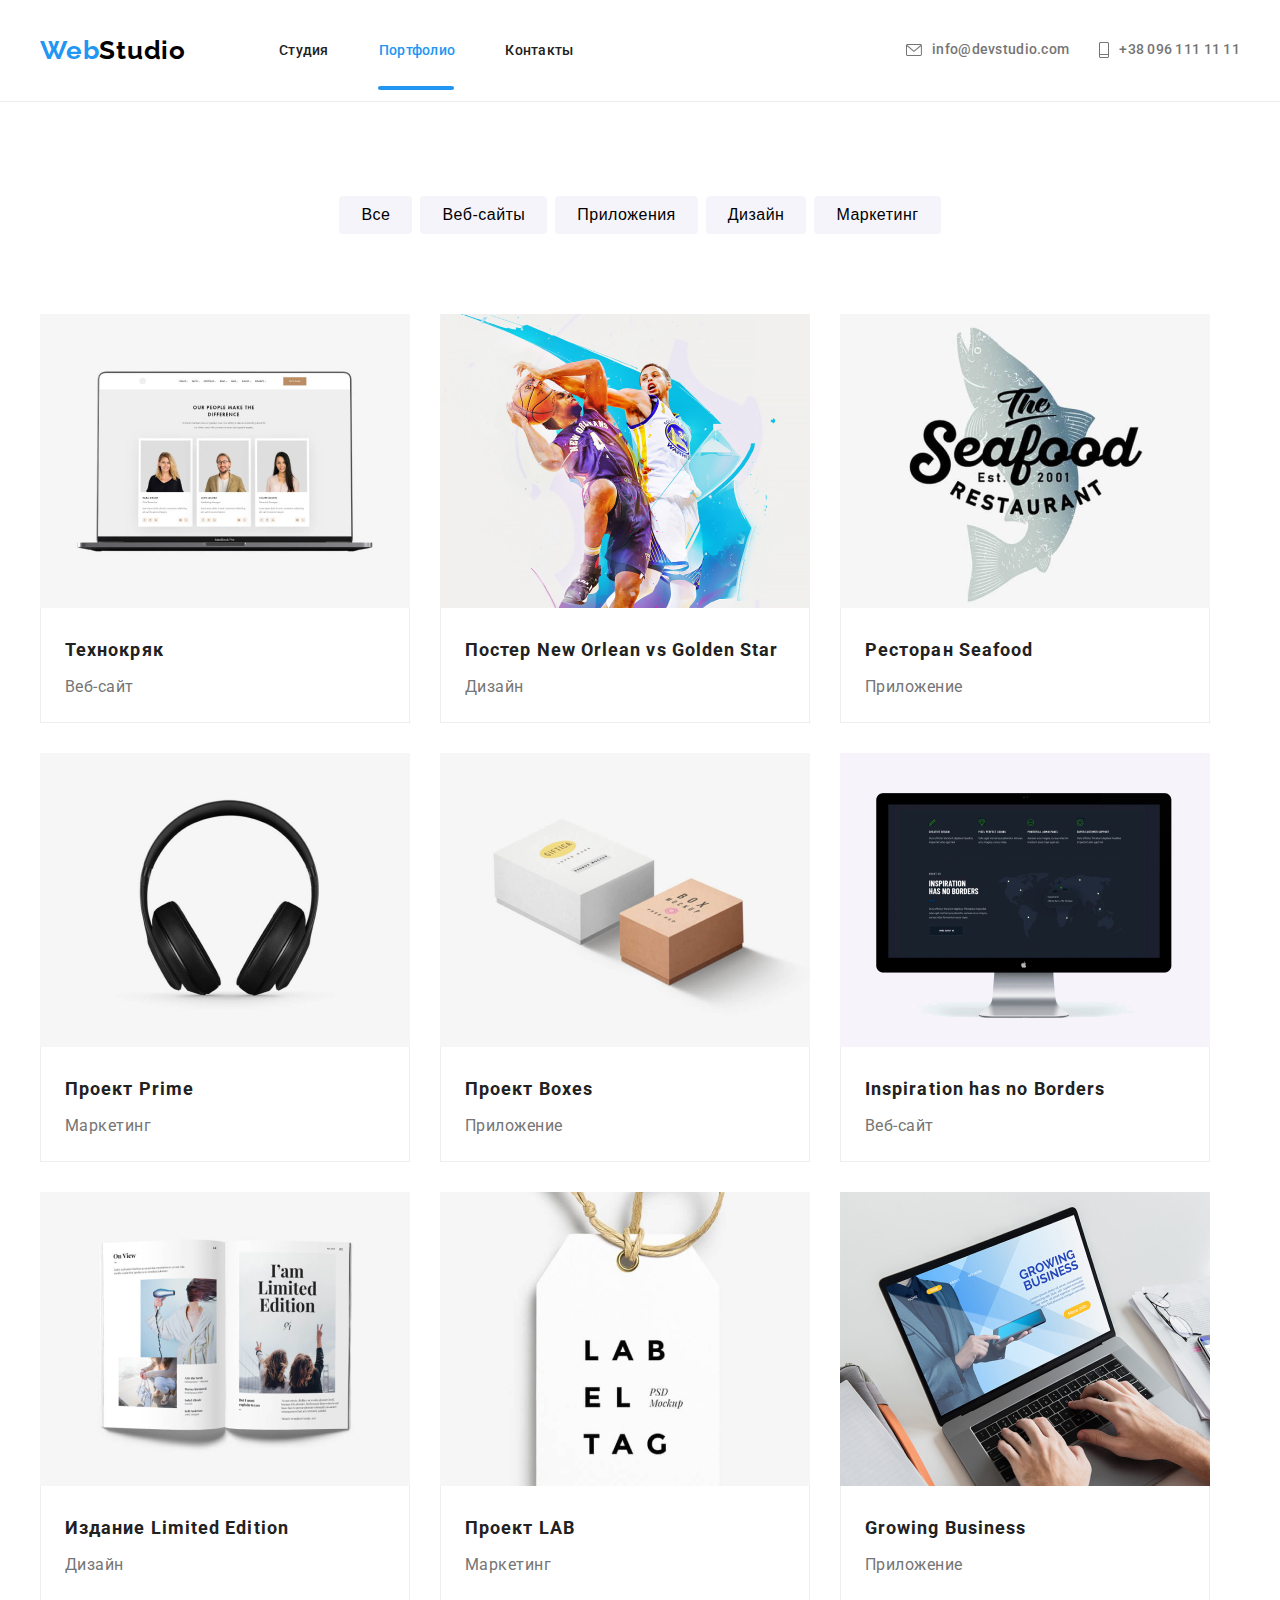
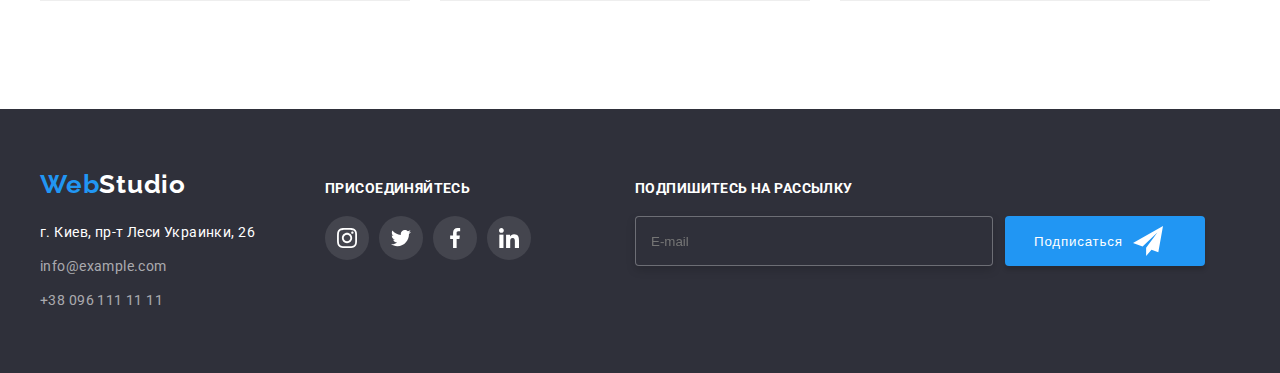
==== portfolio.html @ 371bd671 "new" ====
<!DOCTYPE html>
<html lang="ru">
<head>
    <meta charset="UTF-8">
    <meta http-equiv="X-UA-Compatible" content="IE=edge">
    <meta name="viewport" content="width=device-width, initial-scale=1.0">
    <title>WebStudio</title>
    <link rel="preconnect" href="https://fonts.gstatic.com">
    <link href="https://fonts.googleapis.com/css2?family=Raleway:wght@700&family=Roboto:wght@400;500;700;900&display=swap" rel="stylesheet">
    <link rel="stylesheet" href="https://cdnjs.cloudflare.com/ajax/libs/modern-normalize/1.0.0/modern-normalize.min.css" integrity="sha512-ISS7cAi1PEhQ8jnbJpJZMd29NlhNj4AWYyLOSp2CE/CsHxTCu+r+t0D2yoJudVrd0/8fTVPUVDzY5Tvli75u/g==" crossorigin="anonymous" />
    <link rel="stylesheet" href="css/style.css">
</head>
<body>
    <header class="header">
        <div class="container"> 
            
        <nav class="navigation">        
            <a class="logo-link" href="#"><span class="web-logo">Web</span>Studio</a>
            <ul class="nav-list">
                <li class="nav-item">
                    <a class="navigation-link" href="./index.html">Студия</a></li>
                <li class="nav-item">
                    <a class="navigation-link3" href="#">Портфолио</a></li>
                <li class="nav-item">
                    <a class="navigation-link" href="#">Контакты</a></li>
            </ul>
        </nav>
        <address class="contacts">
            <a class="mail-link" href="mailto:info@devstudio.com">
                <svg class="icon-svg" Width="16" height="12">
                    <use href="./image/icon-contacts/sprite.svg#icon-envelope"></use>
                </svg>
            info@devstudio.com</a>
            <a class="tel-link" href="tel:+380961111111">
                <svg class="icon-svg" Width="10" height="16">
                    <use href="./image/icon-contacts/sprite.svg#icon-Vector"></use>
                </svg>
                +38 096 111 11 11</a>
        </address>
    
        </div>
        </header>
<main>
    <section class="bm porfolio-padding"> 
        <div class=" top-menu container">
            <ul class="top-menu2">
<li><button class="menu" type="button">Все</button></li>
<li><button class="menu" type="button">Веб-сайты</button></li>
<li><button class="menu" type="button">Приложения</button></li>
<li><button class="menu" type="button">Дизайн</button></li>
<li><button class="menu2" type="button">Маркетинг</button></li>
</ul>
            <ul class="products" >
                <li class="box-shadow overflov-a">
                    <div class="over-blue">
                <img src="./image/img00.jpg" alt="Computer" width="370px" height="294px">
                <p class="overflov-2">Технокряк это современная площадка распространения коронавируса. Компании используют эту платформу для цифрового шпионажа и атак на защищённые сервера конкурентов.</p>
                    </div>
                <div class="producta-padding">
                <h3 class="padding-left-rigt">Технокряк</h3>
                <p class="padding-left-rigt">Веб-сайт</p>
            </div> 
                </li>

                <li class="box-shadow overflov-a">
                    <div class="over-blue">
                <img src="./image/img01.jpg" alt="Bascetball" width="370px" height="294px">
                <p class="overflov-2">Технокряк это современная площадка распространения коронавируса. Компании используют эту платформу для цифрового шпионажа и атак на защищённые сервера конкурентов.</p>
                    </div>
                <div class="producta-padding">
                <h3 class="padding-left-rigt">Постер New Orlean vs Golden Star</h3>
                <p class="padding-left-rigt">Дизайн</p></div>
                </li>

                <li class="box-shadow overflov-a">
                    <div class="over-blue">
                <img src="./image/img02.jpg" alt="Seafood" width="370px" height="294px">
                <p class="overflov-2">Технокряк это современная площадка распространения коронавируса. Компании используют эту платформу для цифрового шпионажа и атак на защищённые сервера конкурентов.</p>
                    </div>
                    
                <div class="producta-padding">
                <h3 class="padding-left-rigt">Ресторан Seafood</h3>
                <p class="padding-left-rigt">Приложение</p></div>
                </li>

                <li class="box-shadow box-shadow3 overflov-a">
                    <div class="over-blue">
                <img src="./image/img03.jpg" alt="Earphone" width="370px" height="294px">
                <p class="overflov-2">Технокряк это современная площадка распространения коронавируса. Компании используют эту платформу для цифрового шпионажа и атак на защищённые сервера конкурентов.</p>
                    </div>
                <div class="producta-padding">
                <h3 class="padding-left-rigt">Проект Prime</h3>
                <p class="padding-left-rigt">Маркетинг</p></div>
                </li>

                <li class="box-shadow box-shadow3 overflov-a">
                    <div class="over-blue">
                <img src="./image/img04.jpg" alt="Boxes" width="370px" height="294px">
                <p class="overflov-2">Технокряк это современная площадка распространения коронавируса. Компании используют эту платформу для цифрового шпионажа и атак на защищённые сервера конкурентов.</p>
                    </div>
                <div class="producta-padding">
                <h3 class="padding-left-rigt">Проект Boxes</h3>
                <p class="padding-left-rigt">Приложение</p></div>
                </li>

                <li class="box-shadow box-shadow3 overflov-a">
                    <div class="over-blue">
                <img src="./image/img05.jpg" alt="Borders" width="370px" height="294px">
                <p class="overflov-2">Технокряк это современная площадка распространения коронавируса. Компании используют эту платформу для цифрового шпионажа и атак на защищённые сервера конкурентов.</p>
                    </div>
                <div class="producta-padding">
                <h3 lang="en" class="padding-left-rigt">Inspiration has no Borders</h3>
                <p class="padding-left-rigt">Веб-сайт</p></div>
                </li>

                <li class="box-shadow box-shadow3 overflov-a">
                    <div class="over-blue">
                <img src="./image/img06.jpg" alt="Edition" width="370px" height="294px">
                <p class="overflov-2">Технокряк это современная площадка распространения коронавируса. Компании используют эту платформу для цифрового шпионажа и атак на защищённые сервера конкурентов.</p>
                    </div>
                <div class="producta-padding">
                <h3 class="padding-left-rigt">Издание Limited Edition</h3>
                <p class="padding-left-rigt">Дизайн</p></div>
                </li>

                <li class="box-shadow box-shadow3 overflov-a">
                    <div class="over-blue">
                <img src="./image/img07.jpg" alt="Lab" width="370px" height="294px">
                <p class="overflov-2">Технокряк это современная площадка распространения коронавируса. Компании используют эту платформу для цифрового шпионажа и атак на защищённые сервера конкурентов.</p>
                    </div>
                <div class="producta-padding">
                <h3 class="padding-left-rigt">Проект LAB</h3>
                <p class="padding-left-rigt">Маркетинг</p></div>
                </li>

                <li class="box-shadow box-shadow3 overflov-a">
                    <div class="over-blue">
                <img src="./image/img08.jpg" alt="Business" width="370px" height="294px">
                <p class="overflov-2">Технокряк это современная площадка распространения коронавируса. Компании используют эту платформу для цифрового шпионажа и атак на защищённые сервера конкурентов.</p>
                    </div>
                <div class="producta-padding">
                <h3 lang="en" class="padding-left-rigt">Growing Business</h3>
                <p class="padding-left-rigt">Приложение</p></div>
                </li>
            </ul>
        </div> 
        </section>
</main>
<footer class="footer">
    <div class="foter-social container">
    <div class="padding-footer">
    <a class="logo-footer" href="#"><span class="web-logo">Web</span>Studio</a>
    

    <address class="pad-foter-top"><a class="adress-footer" href="#">г. Киев, пр-т Леси Украинки, 26</a>
    <ul class="redact">
    <li class="pad">
        <a class="mail-footer" href="mailto:info@example.com">info@example.com</a>
    </li>    
    <li>
        <a class="tel-footer" href="tel:+380961111111">+38 096 111 11 11</a>
    </li>
</ul> 
    </address> 

</div>
<div class="margin-fot-social">
    
    <p class="welcom">присоединяйтесь</p>
        <ul class="social--section">
            <li class="link-radius">
                <a class="b-radius2" href="#">
        <svg class="instagram" Width="20" height="20">
            <use href="./image/icon-sosial-cards/sprite.svg#icon-instagram"></use>
        </svg>   
                </a>   
            </li>

                <li>
                    <a class="b-radius2" href="#">
            <svg class="twitter" Width="20" height="20">
                <use href="./image/icon-sosial-cards/sprite.svg#icon-twitter"></use>
            </svg>   
                    </a>   
                </li>

            <li>
                <a class="b-radius2" href="#">
        <svg class="facebook" Width="20" height="20">
            <use href="./image/icon-sosial-cards/sprite.svg#icon-facebook"></use>
        </svg>   
                </a>   
            </li>

                <li>
                    <a class="b-radius2" href="#">
            <svg class="linkedin" Width="20" height="20">
                <use href="./image/icon-sosial-cards/sprite.svg#icon-linkedin"></use>
            </svg>   
                    </a>   
                </li>
        </ul>
    </div>

    <div class="footer-form">
        <p class="footer-form-name">Подпишитесь на рассылку</p>
        <div class="form-input-footer">                
            <input class="footer-form-email" type="text" placeholder="E-mail">
            <button class="footer-form-button" type="submit">Подписаться
                <svg class="airplane" Width="20" height="20">
                    <use href="./image/icon-footer-email/sprite.svg#icon-icon-send-2"></use>
                </svg> 
            </button>
        </div>
    </div>
    </div>
</footer>
</body>
</html>
---- css/style.css ----
:root {
    --color-text: #212121;
    --color-second-text: #757575;
    --focus-color: #2196F3;
    --secondary-font: "Raleway", sans-serif;
    --colo-black: #000000;
    --background-color: #2F303A;
    --white: #FFFFFF;
    --background-white: #F5F4FA;
    --solid-color: #ECECEC;

    --black: #000000;
    --back-ground: #C4C4C4;
    --fill: #AFB1B8;
}

ul {
    margin-left: 0;
    padding-left: 0;
    text-decoration: none;
    color: var(--color-text);
}
li {
    list-style-type: none;
}
body {
font-family: 'Roboto', sans-serif;
font-weight: 400;
font-size: 14px;
line-height: 24px;
letter-spacing: 0.03em;
    margin: 0 auto;

}
h1,
h2,
h3,
h4,
h5,
h6,
p {
    margin: 0;
}
img {
    display: block;
}

.header {
    display: flex;
    align-items: center;
    padding-top: 24px;
    padding-bottom: 25px;
}
.navigation {
    display: flex;
    align-items: center;
}

.icon-svg {
    margin-right: 10px;

}
.mail-link svg:hover {
    fill: var(--focus-color);
    color: #2196F3;
}

.contacts {
    display: flex;
    align-items: center;
    justify-content: flex-end;
}
.contacts a:hover {
    color: #2196F3;
    transition: 250ms;
}
.header .container {

        display: flex;
        align-items: center;
        justify-content: space-between;
}
.nav-item:not(:last-child) {
    margin-right: 50px;
}

.container {
    width: 1200px;
    margin: 0 auto;
    padding-left: 15px;
    padding-right: 15px;
}
.navigation-link {
    font-weight: 500;
    font-size: 14px;
    line-height: 1.14;
    letter-spacing: 0.02em;
    color: var(--color-text);
    text-decoration: none;
    transition: 250ms;
}
.over-blue {
    position: relative;
    overflow: hidden;   

}
.overflov-2 {
    position: absolute;
    top: 0;
    left: 0;
    height: 101%;
    color: var(--white);
    background: rgba(33, 150, 243, 0.9);
    padding-bottom: 63px;
    padding-top: 63px;
    padding-left: 24px;
    padding-right: 24px;
    font-weight: 400;
    font-size: 18px;
    line-height: 1.55;
    letter-spacing: 0.03em;
    transform: translateY(100%);

    transition: 250ms cubic-bezier(0.4, 0, 0.2, 1);
}
.overflov-a:hover .overflov-2,
.overflov-a:focus .overflov-2 {
    transform: translateY(0%);
}
.navigation-link3::after {
    position: absolute;
    background: var(--focus-color);
    width: 100%;
    height: 4px;
    bottom: -32px;
    left: -1px;
    border-radius: 2px;
    content: "";
    transition: 250ms;
}
.navigation-link:hover,
.navigation-link:focus {
    color: var(--focus-color);
}
.icon-section {

    border-radius: 4px;    

}
.box-shadow {
flex-basis: calc((100% - 270px) / 9);
margin-top: 30px;
margin-left: 30px;
cursor: pointer;
}
.icon-section2 {
    align-items: center;
    height: 120px;
    background: var(--background-white);
    display: flex;
    justify-content: center;
}
.icon-sec-red {
    padding-top: 25px;
    
}

.social-section {
    display: flex;
    justify-content: space-between;
    align-items: center;

}

.b-radius {
    display: flex;
    justify-content: center;
    align-items: center;
    width: 44px;
    height: 44px;
    border-radius: 50%; 
    fill: var(--fill);
    transition: 0.5s;
}
.b-radius:hover,
.b-radius:focus {
    fill: var(--white);
}
.b-radius:hover,
.b-radius:focus {
    background: var(--focus-color);
}

.mail-link {
    display: flex;
    justify-content: center;
    align-items: center;
    font-weight: 500;
    font-size: 14px;
    line-height: 1.14px;
    letter-spacing: 0.02em;
    color: var(--color-second-text);
    font-style: normal;
    fill: var(--color-second-text);
}
  

.mail-link:hover,
.mail-link:focus {
    color: var(--focus-color);
}
.mail-link:hover,
.mail-link:focus {
    fill: var(--focus-color);
}
.tel-link:hover,
.tel-link:focus {
    color: var(--focus-color);
    text-decoration: none;
}
.tel-link:hover,
.tel-link:focus {
    fill: var(--focus-color);
}
.hiro {
    background: var(--back-ground);
    display: flex;
    justify-content: center;
    align-items: center;

    background-image: linear-gradient(rgba(47, 48, 58, 0.4), rgba(47, 48, 58, 0.4)), url(../image/Img.png);

    max-width: 1600px;
    background-repeat: no-repeat;
    height: 600px;
    background-size: cover;
    margin: 0 auto;
}

.hiro-text {
    font-weight: 900;
    font-size: 44px;
    line-height: 1.36;
    text-align: center;
    letter-spacing: 0.06em;
    text-transform: uppercase;
    color: var(--white);
    margin-bottom: 40px;
    max-width: 696px;
    align-items: center;
    justify-content: center;
    display: flex;
    margin: 0 auto;
}
.clients-end {
    display: flex;

    flex-wrap: wrap;
    align-items: center;
    margin-top: 0;
    margin-bottom: 0;
    margin-left: -30px;

}
.clients-end li {
 flex-basis: calc((100% - 180px) / 6);
 margin-left: 30px;
}
.bord-clents:hover,
.bord-clents:focus {
    fill: var(--focus-color);
    cursor: pointer;
}
.wid {
    justify-content: center;
    display: flex;
    padding-bottom: 232px;
    padding-top: 30px;
}


.bord-clents {
    display: flex;
    justify-content: center;
    align-items: center;
    border: 1px solid #AFB1B8;
    box-sizing: border-box;
    border-radius: 4px;
    width: 170px;
    height: 90px;

    fill: var(--back-ground);
}
.ditail {
    padding-top: 94px;
}
.lo-go {
    transition: 0.5s;
    padding-top: 5px;
    padding-bottom: 5px;


}
.bord-clents:hover {
 border: 1px solid var(--focus-color);
}


.lo-go:hover,
.lo-go:focus {
    border-color: var(--focus-color);
}

.lo-go-02 {
    display: flex;
    justify-content: center;
    align-items: center;

    box-sizing: border-box;
    border-radius: 4px;
    width: 170px;
    height: 90px;
    padding-top: 24px;
    padding-bottom: 23px;
}
.features-title {
    display: flex;
    justify-content: center;
margin-left: -30px;
    padding-left: 0;
    margin: 0 auto;
    flex-wrap: wrap;
    margin-top: -30px;
    align-items: center;
}
.ds-text {
    margin-top: 10px;
    color: var(--color-second-text);

    box-sizing: border-box;
}


.top-comand {
    background: var(--background-white);
}

.our-comand {
    display: flex;
    padding-left: 0;
    margin-top: 0;
    margin-bottom: 0;
    flex-wrap: wrap;
    margin-left: -30px;
}

.foter-social {
    display: flex;
    margin: 0 auto;
    width: 1200px;
    align-items: baseline;
}
.social--section {
    display: flex;
    flex-wrap: wrap;
    margin-left: -10px;
    align-items: center;
    padding: 0;
}
.social--section li {
    flex-basis: calc((100% - 40px) / 4);
    margin-left: 10px;
}
.footer {
    display: flex;
    justify-content: center;
    align-items: center;
    background-color: #2F303A;
    padding-top: 60px;
    padding-bottom: 60px;
    
}
.padding-footer {
    
    justify-content: space-between;

}
.padding-left-rigt{
    
        font-weight: normal;
        margin-bottom: 0;
        font-size: 16px;
        line-height: 30px;
        letter-spacing: 0.03em;
        color: var(--color-second-text);
        margin-top: 4px;
}


.welcom {
font-weight: bold;
font-size: 14px;
line-height: 16px;
letter-spacing: 0.03em;
text-transform: uppercase;
color: var(--white);
margin-bottom: 20px;
}

.b-radius2 {
    fill: var(--white);
background: rgba(255, 255, 255, 0.1);;
display: flex;
justify-content: center;
align-items: center;
width: 44px;
height: 44px;
border-radius: 50%; 
transition: 250ms;
}
.b-radius2:hover,
.b-radius2:focus {
    background: var(--focus-color);

}



.description-top {
    font-weight: 700;
    font-size: 14px;
    line-height: 1.14;
    letter-spacing: 0.03em;
    text-transform: uppercase;
    color: var(--color-text);

    margin-top: 30px;
    border: none;
}
.ds-text {
    font-weight: 400;
    font-size: 14px;
    line-height: 1.71;
    letter-spacing: 0.03em;
    color: var(--color-second-text);
}
.top-work {
    font-weight: 700;
    font-size: 36px;
    line-height: 1.16;
    text-align: center;
    letter-spacing: 0.03em;
    color: var(--color-text);
    margin-bottom: 50px;
}
.section-title {
    font-weight: 700;
    font-size: 36px;
    line-height: 1.16;
    text-align: center;
    letter-spacing: 0.03em;
    color: var(--color-text);
    margin-bottom: 50px;
}
.name {
    font-weight: 500;
    font-size: 16px;
    line-height: 19px;
    letter-spacing: 0.03em;
    color: var(--color-text);
}

.name {
    margin-bottom: 10px;
    text-align: center;
    border: none;
}

.logo-footer {
    font-family: "Raleway";
    font-weight: 700;
    font-size: 26px;
    line-height: 1.19;
    letter-spacing: 0.03em;
    color: var(--background-color);
    margin-bottom: 20px;
}
.top-container {
    background-color: var(--background-white);
}
.adress-footer {
    font-weight: 400;
    font-size: 14px;
    line-height: 1.71;
    letter-spacing: 0.03em;
    color: var(--white);
    margin-bottom: 9px;
}
a {
    text-decoration: none;
    font-style: normal;
}
.mail-footer {
    font-weight: 400;
    font-size: 14px;
    line-height: 1.71;
    letter-spacing: 0.03em;
    color: rgba(255, 255, 255, 0.6);

}
.tel-footer {
    font-weight: 400;
    font-size: 14px;
    line-height: 1.71;
    letter-spacing: 0.03em;
    color: rgba(255, 255, 255, 0.6);
}

.pad {
    margin-bottom: 9px;
}

.nav-list {
    display: flex;
    align-items: center;
}
.navigation-link3 {
    position: relative;
        font-weight: 500;
        font-size: 14px;
        line-height: 1.14;
        letter-spacing: 0.02em;
        color: var(--focus-color);
        text-decoration: none;

        
}
.logo-link {
    font-family: "Raleway";
    font-weight: 700;
    font-size: 26px;
    line-height: 1.19;
    letter-spacing: 0.03em;
    color: #000000;
    margin-right: 93px;
}
.footer {
    background-color: var(--background-color);
    padding-top: 60px;
    padding-bottom: 60px;
}


.logo-footer {
    font-family: "Raleway";
    font-weight: 700;
    font-size: 26px;
    line-height: 1.19;
    letter-spacing: 0.03em;
    color: var(--white);
}
.top-padding {
    padding-top: 94px;
}
.porfolio-padding {
    padding-top: 94px;
    padding-bottom: 94px;
}

.bm {
    border-top: 1px solid var(--solid-color);
}
.menu {
    font-weight: 500;
    background-color: #F5F4FA;
    border-radius: 4px;
    font-size: 16px;
    line-height: 26px;
    text-align: center;
    letter-spacing: 0.03em;
    border: none;
    cursor: pointer;
    padding: 6px 22px;
}
.menu2 {
    font-weight: 500;
    background-color: #F5F4FA;
    border-radius: 4px;
    font-size: 16px;
    line-height: 26px;
    text-align: center;
    letter-spacing: 0.03em;
    border: none;
    cursor: pointer;
    padding: 6px 22px;
}
.producta-padding {
    padding: 20px 24px;
    border: 1px solid #EEEEEE;
    border-top: none;
}
    .products {
        display: flex;
        flex-wrap: wrap;
margin-top: -30px;
margin-left: -30px;

        padding: 0;
        margin-top: 50px;
    }


    .top-menu {
        justify-content: center;    
    }
.top-menu2 {
    justify-content: center;    
    text-align: center;
margin-top: 0;
margin-bottom: 0;
    display: flex;
}
.top-menu2 .menu{
    transition: 250ms;
}
.top-menu2 .menu2{
    transition: 250ms;
}
.margin {
    margin-top: 30px;
}



.products h3 {
font-weight: bold;
font-size: 18px;
line-height: 36px;
letter-spacing: 0.06em;
color: var(--color-text);

border-bottom: none;
}

.mail-footer {
    font-weight: 400;
    font-size: 14px;
    line-height: 1.71;
    letter-spacing: 0.03em;
    color: rgba(255, 255, 255, 0.6);
}
.menu {
    margin-right: 8px;
}
.overflov-a:hover,
.overflov-a:focus {
    cursor: pointer;
    box-sizing: border-box;
    box-shadow: 0px 1px 1px rgba(0, 0, 0, 0.12), 0px 4px 4px rgba(0, 0, 0, 0.06), 1px 4px 6px rgba(0, 0, 0, 0.16);
}

.menu:hover, 
.menu:focus {
    color: var(--white);
    background-color: var(--focus-color);
    cursor: pointer;
    box-shadow: 0px 3px 1px rgba(0, 0, 0, 0.1), 0px 1px 2px rgba(0, 0, 0, 0.08), 0px 2px 2px rgba(0, 0, 0, 0.12);
border-radius: 4px;
    
}
.menu2:hover, 
.menu2:focus {
    color: var(--white);
    background-color: var(--focus-color);
    cursor: pointer;
    box-shadow: 0px 3px 1px rgba(0, 0, 0, 0.1), 0px 1px 2px rgba(0, 0, 0, 0.08), 0px 2px 2px rgba(0, 0, 0, 0.12);
border-radius: 4px;
    
}
.tel-footer {
    font-weight: 400;
    font-size: 14px;
    line-height: 1.71;
    letter-spacing: 0.03em;
    color: rgba(255, 255, 255, 0.6);
    padding-bottom: 60px;
}

.footer {
    display: flex;
    justify-content: center;
    align-items: center;
    background-color: var(--background-color);
    padding-top: 60px;
    padding-bottom: 60px;
    
}

.btn-close:hover,
.btn-close:focus{
    fill: var(--focus-color)
}

.welcom {
font-weight: bold;
font-size: 14px;
line-height: 16px;
letter-spacing: 0.03em;
text-transform: uppercase;
color: var(--white);
margin-bottom: 20px;
}

.b-radius2 {
    fill: var(--white);
background: rgba(255, 255, 255, 0.1);;
display: flex;
justify-content: center;
align-items: center;
width: 44px;
height: 44px;
border-radius: 50%; 
transition: 0.5s;
}
.b-radius2:hover,
.b-radius2:focus {
    background: var(--focus-color);

}



.logo-footer {
    font-family: "Raleway";
    font-weight: 700;
    font-size: 26px;
    line-height: 1.19;
    letter-spacing: 0.03em;
    color: var(--white);
    margin-bottom: 20px;
}

.mail-footer {
    font-weight: 400;
    font-size: 14px;
    line-height: 1.71;
    letter-spacing: 0.03em;
    color: rgba(255, 255, 255, 0.6);

}
.tel-footer {
    font-weight: 400;
    font-size: 14px;
    line-height: 1.71;
    letter-spacing: 0.03em;
    color: rgba(255, 255, 255, 0.6);
}

.bord-clents:hover,
.bord-clents:focus {
    fill: var(--focus-color);
    cursor: pointer;
}
.wid {
    justify-content: center;
    display: flex;
    padding-bottom: 232px;
    padding-top: 30px;
}
.hiro-btn {
    font-weight: 700;
    font-size: 16px;
    line-height: 1.87;
    align-items: center;
    letter-spacing: 0.06em;
    color: var(--white);
    background: var(--focus-color);
    padding: 10px 32px;
    box-shadow: 0px 4px 4px rgb(0 0 0 / 15%);
    border-radius: 4px;
    margin-top: 40px;
    cursor: pointer;
    border: none;
}

.bord-clents {
    fill: var(--back-ground);
}


.pic {
    display: flex;
    justify-content: center;
    padding-left: 0;
    margin-top: 0;
    margin-bottom: 0;
    flex-wrap: wrap;
    margin-left: -30px;
}
.top-comand {
    background: var(--background-white);
}


.icon-sec-red {
    padding-top: 25px; 
}


.b-radius {
    display: flex;
    justify-content: center;
    align-items: center;
    width: 44px;
    height: 44px;
    border-radius: 50%; 
    fill: var(--back-ground);
    transition: 0.5s;
}
.b-radius:hover,
.b-radius:focus {
    fill: var(--white);
}
.b-radius:hover,
.b-radius:focus {
    background: var(--focus-color);
}
.tel-link {
display: flex;
justify-content: center;
align-items: center;
font-weight: 500;
font-size: 14px;
line-height: 1.14px;
letter-spacing: 0.02em;
color: var(--color-second-text);
margin-left: 30px;
font-style: normal;
text-decoration: none;
fill: var(--color-second-text);
}

.web-logo {
    color:var(--focus-color);
    margin-bottom: 20px;
}
.hiro-cover {
    text-align: center;
}


.bord-clents:hover,
.bord-clents:focus {
    fill: var(--focus-color);
    cursor: pointer;
}
.wid {
    justify-content: center;
    display: flex;
    padding-bottom: 232px;
    padding-top: 30px;
}


.lo-go-01 {
    display: flex;
    justify-content: center;
    align-items: center;

    box-sizing: border-box;
    border-radius: 4px;
    width: 170px;
    height: 90px;
    padding-top: 19px;
    padding-bottom: 19px;
}


.top-comand {
    background: var(--background-white);
}


/* .cover:nth-child(-n+3) { */
    /* margin-right: 30px; */
/* } */

.cover {
    background-color: var(--white);
    box-shadow: 0px 1px 3px rgb(235 179 179 / 12%), 0px 1px 1px rgb(0 0 0 / 14%), 0px 2px 1px rgb(0 0 0 / 20%);
    border-radius: 0px 0px 4px 4px;
    /* width: 270px; */
    flex-basis: calc((100% - 120px) / 4);
    margin-left: 30px;
    
}


.footer {
    display: flex;
    justify-content: center;
    align-items: center;
    background-color: var(--background-color);
    padding-top: 60px;
    padding-bottom: 60px;
    
}
.features {
flex-basis: calc((100% - 120px) / 4);
margin-left: 30px;
    
}




.prof {
    text-align: center;
    margin-bottom: 16px;

    font-weight: 400;
    font-size: 16px;
    line-height: 1.18;
    letter-spacing: 0.03em;
    color: var(--color-second-text);
}
.welcom {
font-weight: bold;
font-size: 14px;
line-height: 16px;
letter-spacing: 0.03em;
text-transform: uppercase;
color: var(--white);
margin-bottom: 20px;
}

.b-radius2 {
    fill: var(--white);
background: rgba(255, 255, 255, 0.1);;
display: flex;
justify-content: center;
align-items: center;
width: 44px;
height: 44px;
border-radius: 50%; 
transition: 0.5s;
}
.b-radius2:hover,
.b-radius2:focus {
    background: var(--focus-color);

}

.img {
    flex-basis: calc((100% - 90px) / 3);
margin-left: 30px;
    width: 370px;
    height: 294px;


        width: 370px;
        height: 294px;
        position: relative;
}





.logo-footer {
    font-family: "Raleway";
    font-weight: 700;
    font-size: 26px;
    line-height: 1.19;
    letter-spacing: 0.03em;
    color: var(--white);
    margin-bottom: 20px;
}

.mail-footer {
    font-weight: 400;
    font-size: 14px;
    line-height: 1.71;
    letter-spacing: 0.03em;
    color: rgba(255, 255, 255, 0.6);

}

.tel-footer {
    font-weight: 400;
    font-size: 14px;
    line-height: 1.71;
    letter-spacing: 0.03em;
    color: rgba(255, 255, 255, 0.6);
}
.pic-people {
    padding: 30px 32px;
}

.pad-foter-top {

    margin-top: 20px;
}
.redact {
    padding-left: 0;
    margin-top: 9px;
    margin-bottom: 0;
}
.margin-fot-social {
    margin-left: 70px;
}

.padding-for-section {
padding-bottom: 94px;
padding-top: 94px;
}




.overlay {
    position: absolute;
    padding-top: 27px;
    bottom: 0;
    left: 0;
    font-weight: 700;
    font-size: 14px;
    line-height: 16px;
    text-align: center;
    letter-spacing: 0.03em;
    text-transform: uppercase;
    background: rgba(47, 48, 58, 0.8);
    width: 100%;
    padding-bottom: 27px;
    color: #FFFFFF;
}
.backdrop {
    position: fixed;
    width: 100vw;
    height: 100vh;
    left: 0px;
    top: 0px;
    background: rgba(0, 0, 0, 0.2);
}
.is-hidden {
    visibility: hidden;
    opacity: 0;

}
.modal {
    position: absolute;
    Width: 528px;
    Height: 581px;
    background-color: #FFFFFF;
    top: 50%;
    left: 50%;
    border-radius: 4px;
    transform: translate(-50%, -50%);

}

.btn-close {
    background: #FFFFFF;
    border: 1px solid rgba(0, 0, 0, 0.1);
    border-radius: 50%;
    width: 30px;
    height: 30px;
    cursor: pointer;
    position: absolute;
    right: 8px;
    top: 8px;
    display: flex;
    justify-content: center;
    align-items: center;
    transition: 250ms;
}
.modal{

        position: absolute;
        Width: 528px;
        Height: 581px;
        background-color: var(--white);
        top: 50%;
        left: 50%;
        transform: translate(-50%, -50%);
        padding: 40px;

}
.modal-form {
    display: flex;
    flex-direction: column;
}
.form-field {
    font-weight: 400;
    font-size: 12px;
    line-height: 14px;
    letter-spacing: 0.01em;
    color: var(--color-second-text);
    margin-top: 10px;
}
.wrapper-icon2 {
    position: relative;
    display: block;
}
.modal-form-input {
    width: 100%;
    height: 40px;
    border: 1px solid rgba(33, 33, 33, 0.2);
    border-radius: 4px;
    margin-top: 4px;
    padding-left: 42px;
    transition: border-color 250ms cubic-bezier(0.4, 0, 0.2, 1);
    cursor: pointer;
}
.icon-form {
    position: absolute;
    left: 15px;
    top: 18px;
    transition: fill 250ms cubic-bezier(0.4, 0, 0.2, 1);
}
.class-field {
    font-weight: 700;
    font-size: 20px;
    line-height: 23px;
    letter-spacing: 0.03em;
    color: #212121;
    margin-bottom: 2px;
}
.form-message {
    margin-top: 4px;
    padding: 12px 14px;
    font-weight: 400;
    font-size: 12px;
    line-height: 14px;
    letter-spacing: 0.01em;
    transition: border-color 250ms cubic-bezier(0.4, 0, 0.2, 1);
    resize: none;

        width: 100%;
    height: 120px;
    border: 1px solid rgba(33, 33, 33, 0.2);
    border-radius: 4px;
}
.check-check {
    display: flex;
    align-items: center;
    padding-top: 20px;
    padding-bottom: 30px;
    justify-content: center;
}
.visuali {
    position: absoluteb !important;
    clip: rect(1px 1px 1px 1px);
    clip: rect(1px 1px 1px 1px);
    padding: 0 !important;
    border: 0 !important;
    height: 1px !important;
    width: 1px !important;
    overflow: hidden;
}
.form-message::placeholder {
    color: rgba(117, 117, 117, 0.5);
}
.icon-form {
    position: absolute;
    left: 15px;
    top: 18px;
    transition: fill 250ms cubic-bezier(0.4, 0, 0.2, 1);
}
.form-message:focus {
    border-color: var(--focus-color);
    outline: none;
}
/* forma */
.form-check-desk {
    display: flex;
align-items: center;
font-weight: 400;
font-size: 14px;
line-height: 24px;
letter-spacing: 0.03em;
color: #757575;
}

.form-check-desk::before {
    content: "";
    display: block;
    width: 16px;
    height: 16px;
    border: 1px solid #212121;
    border-radius: 2px;
    margin-right: 7px;
}
.modal-form-input:focus + .icon-form {
    fill: var(--focus-color);
    }
    .modal-form-input:focus {
        border-color: var(--focus-color);
        outline: none;
    }
.form-checkbox:checked + .form-check-desk::before {
    background-image: url(../image/vector.svg);
    background-position: center;
    background-color: var(--focus-color);
    border: 3px solid var(--focus-color);
}
.madal-form-batn {
    align-self: center;
    background: var(--focus-color);
    box-shadow: 0px 4px 4px rgb(0 0 0 / 15%);
    border-radius: 4px;
    outline: none;
    border-color: var(--second-color-plus);
    cursor: pointer;
    width: 200px;
    height: 50px;
    letter-spacing: 0.06em;
    color: var(--white);
    border: none;
}
.link-form-under {
    color: #188CE8;
    text-decoration: underline;
}
.check-check {
    display: flex;
    align-items: center;
    padding-top: 20px;
    padding-bottom: 30px;
    justify-content: center;
}
.button-button {
    display: flex;
    justify-content: center;
    align-items: center;

}

.footer-form {
    margin-top: 10px;
    margin-left: 104px;
}
.footer-form-name {
    font-weight: 700;
    font-size: 14px;
    line-height: 16px;
    letter-spacing: 0.03em;
    text-transform: uppercase;
    color: var(--white);
    margin-bottom: 20px;
}
.form-input-footer {
    display: flex;
}
.footer-form-email {
    width: 358px;
    height: 50px;
    background: var(--background-color);
    outline: none;
    border: 1px solid rgba(255, 255, 255, 0.3);
    box-sizing: border-box;
    filter: drop-shadow(0px 4px 4px rgba(0, 0, 0, 0.15));
    border-radius: 4px;
    color: var(--white);
    padding-left: 16px;
    padding: 15px;
}
.footer-form-button {
    background: var(--focus-color);
    box-shadow: 0px 4px 4px rgb(0 0 0 / 15%);
    border-radius: 4px;
    width: 200px;
    height: 50px;
    outline: none;
    border: none;
    display: flex;
    align-items: center;
    text-align: center;
    letter-spacing: 0.06em;
    color: var(--white);
    margin-left: 12px;
    padding-left: 29px;
    cursor: pointer;
}
.airplane {
    padding-left: 10px;
    width: 30px;
    height: 30px;
}
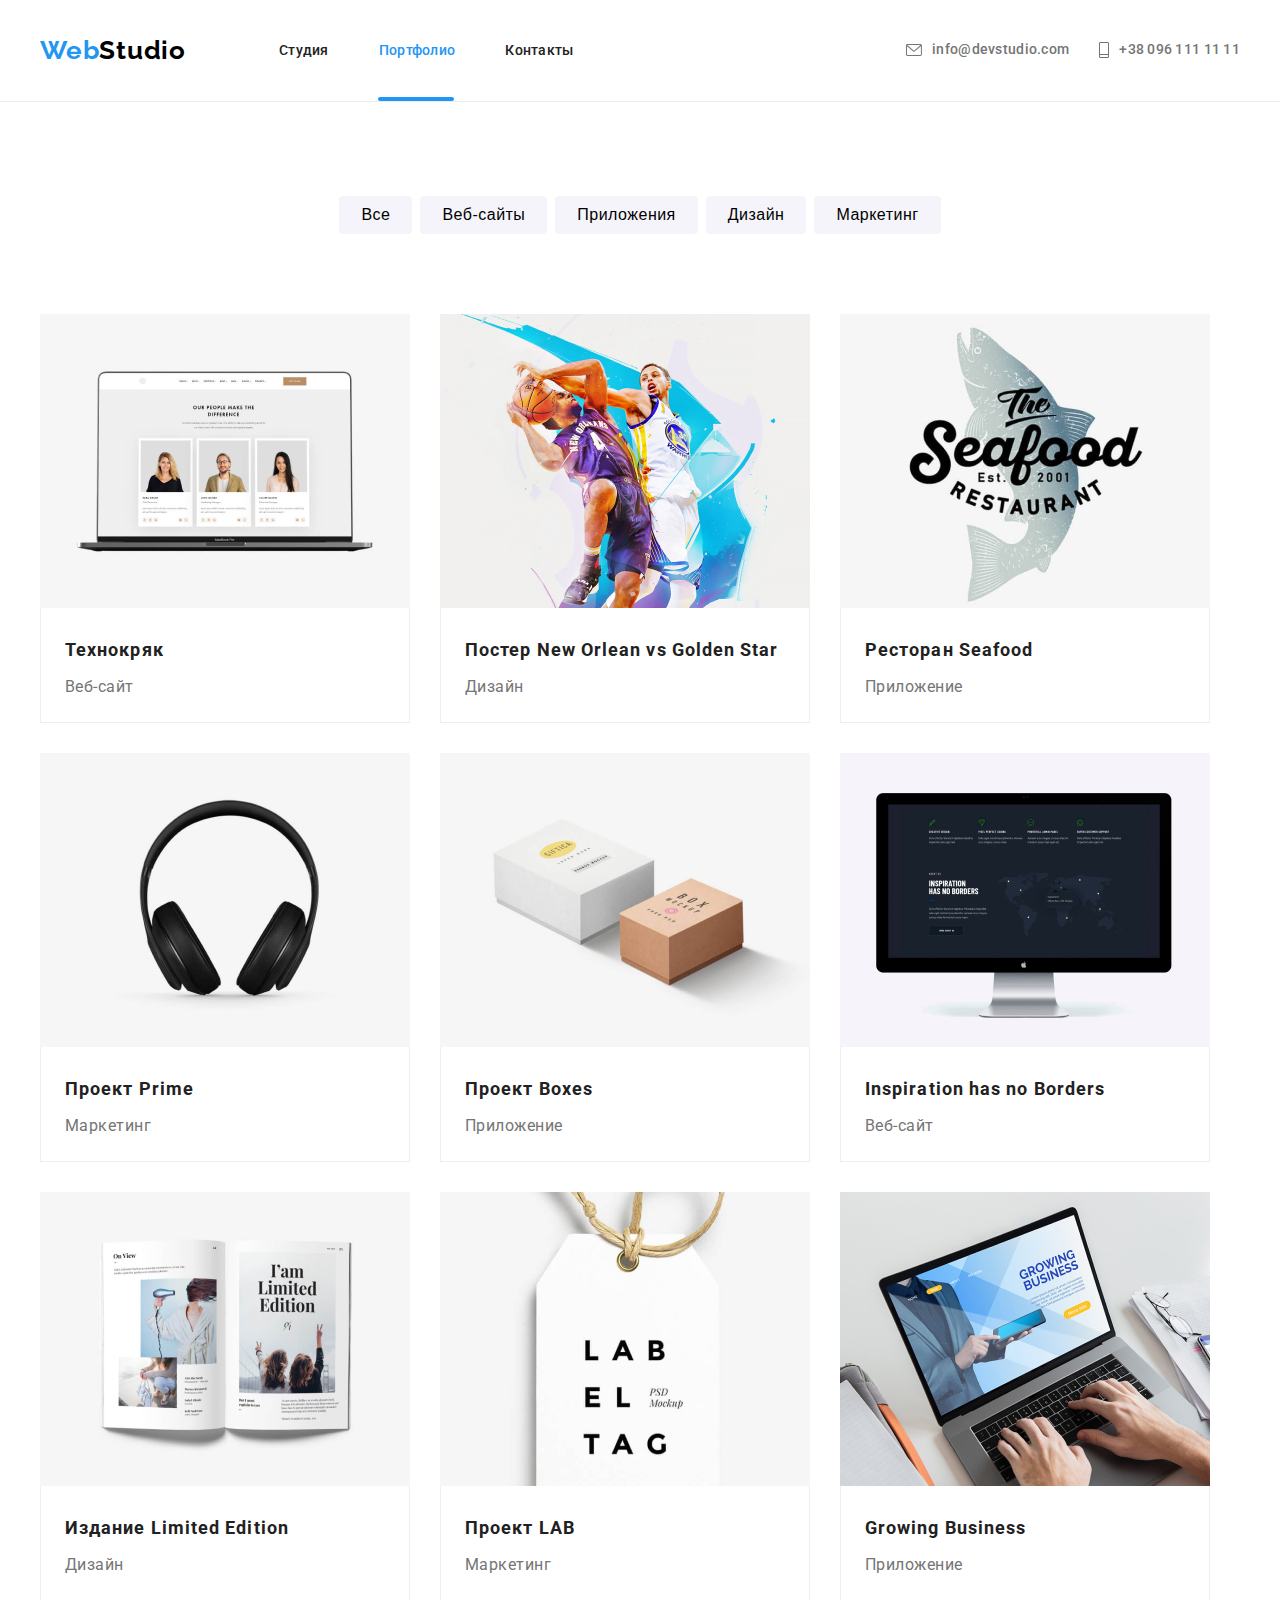
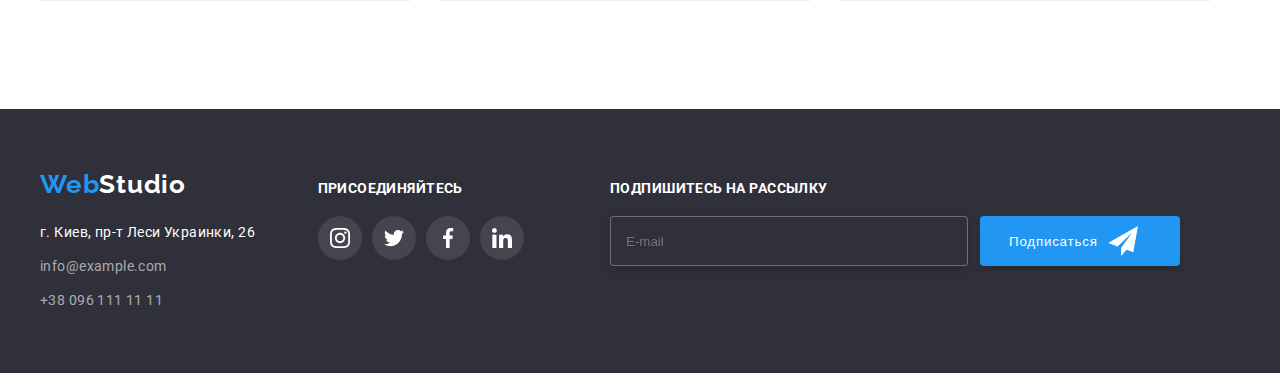
==== commit 30ad4bb2: "hytht" ====
--- a/portfolio.html
+++ b/portfolio.html
@@ -52,6 +52,7 @@
 </ul>
             <ul class="products" >
                 <li class="box-shadow overflov-a">
+                    <a href="#">
                     <div class="over-blue">
                 <img src="./image/img00.jpg" alt="Computer" width="370px" height="294px">
                 <p class="overflov-2">Технокряк это современная площадка распространения коронавируса. Компании используют эту платформу для цифрового шпионажа и атак на защищённые сервера конкурентов.</p>
@@ -59,20 +60,22 @@
                 <div class="producta-padding">
                 <h3 class="padding-left-rigt">Технокряк</h3>
                 <p class="padding-left-rigt">Веб-сайт</p>
-            </div> 
+            </div></a> 
                 </li>
 
                 <li class="box-shadow overflov-a">
+                    <a href="#">
                     <div class="over-blue">
                 <img src="./image/img01.jpg" alt="Bascetball" width="370px" height="294px">
                 <p class="overflov-2">Технокряк это современная площадка распространения коронавируса. Компании используют эту платформу для цифрового шпионажа и атак на защищённые сервера конкурентов.</p>
                     </div>
                 <div class="producta-padding">
                 <h3 class="padding-left-rigt">Постер New Orlean vs Golden Star</h3>
-                <p class="padding-left-rigt">Дизайн</p></div>
+                <p class="padding-left-rigt">Дизайн</p></div></a>
                 </li>
 
                 <li class="box-shadow overflov-a">
+                    <a href="#">
                     <div class="over-blue">
                 <img src="./image/img02.jpg" alt="Seafood" width="370px" height="294px">
                 <p class="overflov-2">Технокряк это современная площадка распространения коронавируса. Компании используют эту платформу для цифрового шпионажа и атак на защищённые сервера конкурентов.</p>
@@ -80,67 +83,73 @@
                     
                 <div class="producta-padding">
                 <h3 class="padding-left-rigt">Ресторан Seafood</h3>
-                <p class="padding-left-rigt">Приложение</p></div>
-                </li>
-
-                <li class="box-shadow box-shadow3 overflov-a">
+                <p class="padding-left-rigt">Приложение</p></div></a>
+                </li>
+
+                <li class="box-shadow box-shadow3 overflov-a">
+                    <a href="#">
                     <div class="over-blue">
                 <img src="./image/img03.jpg" alt="Earphone" width="370px" height="294px">
                 <p class="overflov-2">Технокряк это современная площадка распространения коронавируса. Компании используют эту платформу для цифрового шпионажа и атак на защищённые сервера конкурентов.</p>
                     </div>
                 <div class="producta-padding">
                 <h3 class="padding-left-rigt">Проект Prime</h3>
-                <p class="padding-left-rigt">Маркетинг</p></div>
-                </li>
-
-                <li class="box-shadow box-shadow3 overflov-a">
+                <p class="padding-left-rigt">Маркетинг</p></div></a>
+                </li>
+
+                <li class="box-shadow box-shadow3 overflov-a">
+                    <a href="#">
                     <div class="over-blue">
                 <img src="./image/img04.jpg" alt="Boxes" width="370px" height="294px">
                 <p class="overflov-2">Технокряк это современная площадка распространения коронавируса. Компании используют эту платформу для цифрового шпионажа и атак на защищённые сервера конкурентов.</p>
                     </div>
                 <div class="producta-padding">
                 <h3 class="padding-left-rigt">Проект Boxes</h3>
-                <p class="padding-left-rigt">Приложение</p></div>
-                </li>
-
-                <li class="box-shadow box-shadow3 overflov-a">
+                <p class="padding-left-rigt">Приложение</p></div></a>
+                </li>
+
+                <li class="box-shadow box-shadow3 overflov-a">
+                    <a href="#">
                     <div class="over-blue">
                 <img src="./image/img05.jpg" alt="Borders" width="370px" height="294px">
                 <p class="overflov-2">Технокряк это современная площадка распространения коронавируса. Компании используют эту платформу для цифрового шпионажа и атак на защищённые сервера конкурентов.</p>
                     </div>
                 <div class="producta-padding">
                 <h3 lang="en" class="padding-left-rigt">Inspiration has no Borders</h3>
-                <p class="padding-left-rigt">Веб-сайт</p></div>
-                </li>
-
-                <li class="box-shadow box-shadow3 overflov-a">
+                <p class="padding-left-rigt">Веб-сайт</p></div></a>
+                </li>
+
+                <li class="box-shadow box-shadow3 overflov-a">
+                    <a href="#">
                     <div class="over-blue">
                 <img src="./image/img06.jpg" alt="Edition" width="370px" height="294px">
                 <p class="overflov-2">Технокряк это современная площадка распространения коронавируса. Компании используют эту платформу для цифрового шпионажа и атак на защищённые сервера конкурентов.</p>
                     </div>
                 <div class="producta-padding">
                 <h3 class="padding-left-rigt">Издание Limited Edition</h3>
-                <p class="padding-left-rigt">Дизайн</p></div>
-                </li>
-
-                <li class="box-shadow box-shadow3 overflov-a">
+                <p class="padding-left-rigt">Дизайн</p></div></a>
+                </li>
+
+                <li class="box-shadow box-shadow3 overflov-a">
+                    <a href="#">
                     <div class="over-blue">
                 <img src="./image/img07.jpg" alt="Lab" width="370px" height="294px">
                 <p class="overflov-2">Технокряк это современная площадка распространения коронавируса. Компании используют эту платформу для цифрового шпионажа и атак на защищённые сервера конкурентов.</p>
                     </div>
                 <div class="producta-padding">
                 <h3 class="padding-left-rigt">Проект LAB</h3>
-                <p class="padding-left-rigt">Маркетинг</p></div>
-                </li>
-
-                <li class="box-shadow box-shadow3 overflov-a">
+                <p class="padding-left-rigt">Маркетинг</p></div></a>
+                </li>
+
+                <li class="box-shadow box-shadow3 overflov-a">
+                    <a href="#">
                     <div class="over-blue">
                 <img src="./image/img08.jpg" alt="Business" width="370px" height="294px">
                 <p class="overflov-2">Технокряк это современная площадка распространения коронавируса. Компании используют эту платформу для цифрового шпионажа и атак на защищённые сервера конкурентов.</p>
                     </div>
                 <div class="producta-padding">
                 <h3 lang="en" class="padding-left-rigt">Growing Business</h3>
-                <p class="padding-left-rigt">Приложение</p></div>
+                <p class="padding-left-rigt">Приложение</p></div></a>
                 </li>
             </ul>
         </div> 
--- a/css/style.css
+++ b/css/style.css
@@ -132,7 +132,9 @@
     background: var(--focus-color);
     width: 100%;
     height: 4px;
-    bottom: -32px;
+
+    bottom: -43px;
+
     left: -1px;
     border-radius: 2px;
     content: "";
@@ -363,13 +365,15 @@
 .social--section {
     display: flex;
     flex-wrap: wrap;
-    margin-left: -10px;
+    margin-right: -10px;
     align-items: center;
     padding: 0;
+
+    width: 217px;
 }
 .social--section li {
     flex-basis: calc((100% - 40px) / 4);
-    margin-left: 10px;
+    margin-right: 10px;
 }
 .footer {
     display: flex;
@@ -381,8 +385,9 @@
     
 }
 .padding-footer {
-    
-    justify-content: space-between;
+    width: calc((50% - 45px) / 2);
+/*     
+    justify-content: space-between; */
 
 }
 .padding-left-rigt{
@@ -406,25 +411,6 @@
 color: var(--white);
 margin-bottom: 20px;
 }
-
-.b-radius2 {
-    fill: var(--white);
-background: rgba(255, 255, 255, 0.1);;
-display: flex;
-justify-content: center;
-align-items: center;
-width: 44px;
-height: 44px;
-border-radius: 50%; 
-transition: 250ms;
-}
-.b-radius2:hover,
-.b-radius2:focus {
-    background: var(--focus-color);
-
-}
-
-
 
 .description-top {
     font-weight: 700;
@@ -934,22 +920,6 @@
 margin-bottom: 20px;
 }
 
-.b-radius2 {
-    fill: var(--white);
-background: rgba(255, 255, 255, 0.1);;
-display: flex;
-justify-content: center;
-align-items: center;
-width: 44px;
-height: 44px;
-border-radius: 50%; 
-transition: 0.5s;
-}
-.b-radius2:hover,
-.b-radius2:focus {
-    background: var(--focus-color);
-
-}
 
 .img {
     flex-basis: calc((100% - 90px) / 3);
@@ -1007,7 +977,8 @@
     margin-bottom: 0;
 }
 .margin-fot-social {
-    margin-left: 70px;
+    width: calc((50% - 45px) / 2);
+    /* margin-left: 70px; */
 }
 
 .padding-for-section {
@@ -1048,7 +1019,7 @@
 
 }
 .modal {
-    position: absolute;
+    
     Width: 528px;
     Height: 581px;
     background-color: #FFFFFF;
@@ -1149,7 +1120,7 @@
     justify-content: center;
 }
 .visuali {
-    position: absoluteb !important;
+    position: absolute !important;
     clip: rect(1px 1px 1px 1px);
     clip: rect(1px 1px 1px 1px);
     padding: 0 !important;
@@ -1237,8 +1208,8 @@
 }
 
 .footer-form {
-    margin-top: 10px;
-    margin-left: 104px;
+flex-basis: calc(50% - 15px);
+padding-left: 15px;
 }
 .footer-form-name {
     font-weight: 700;
